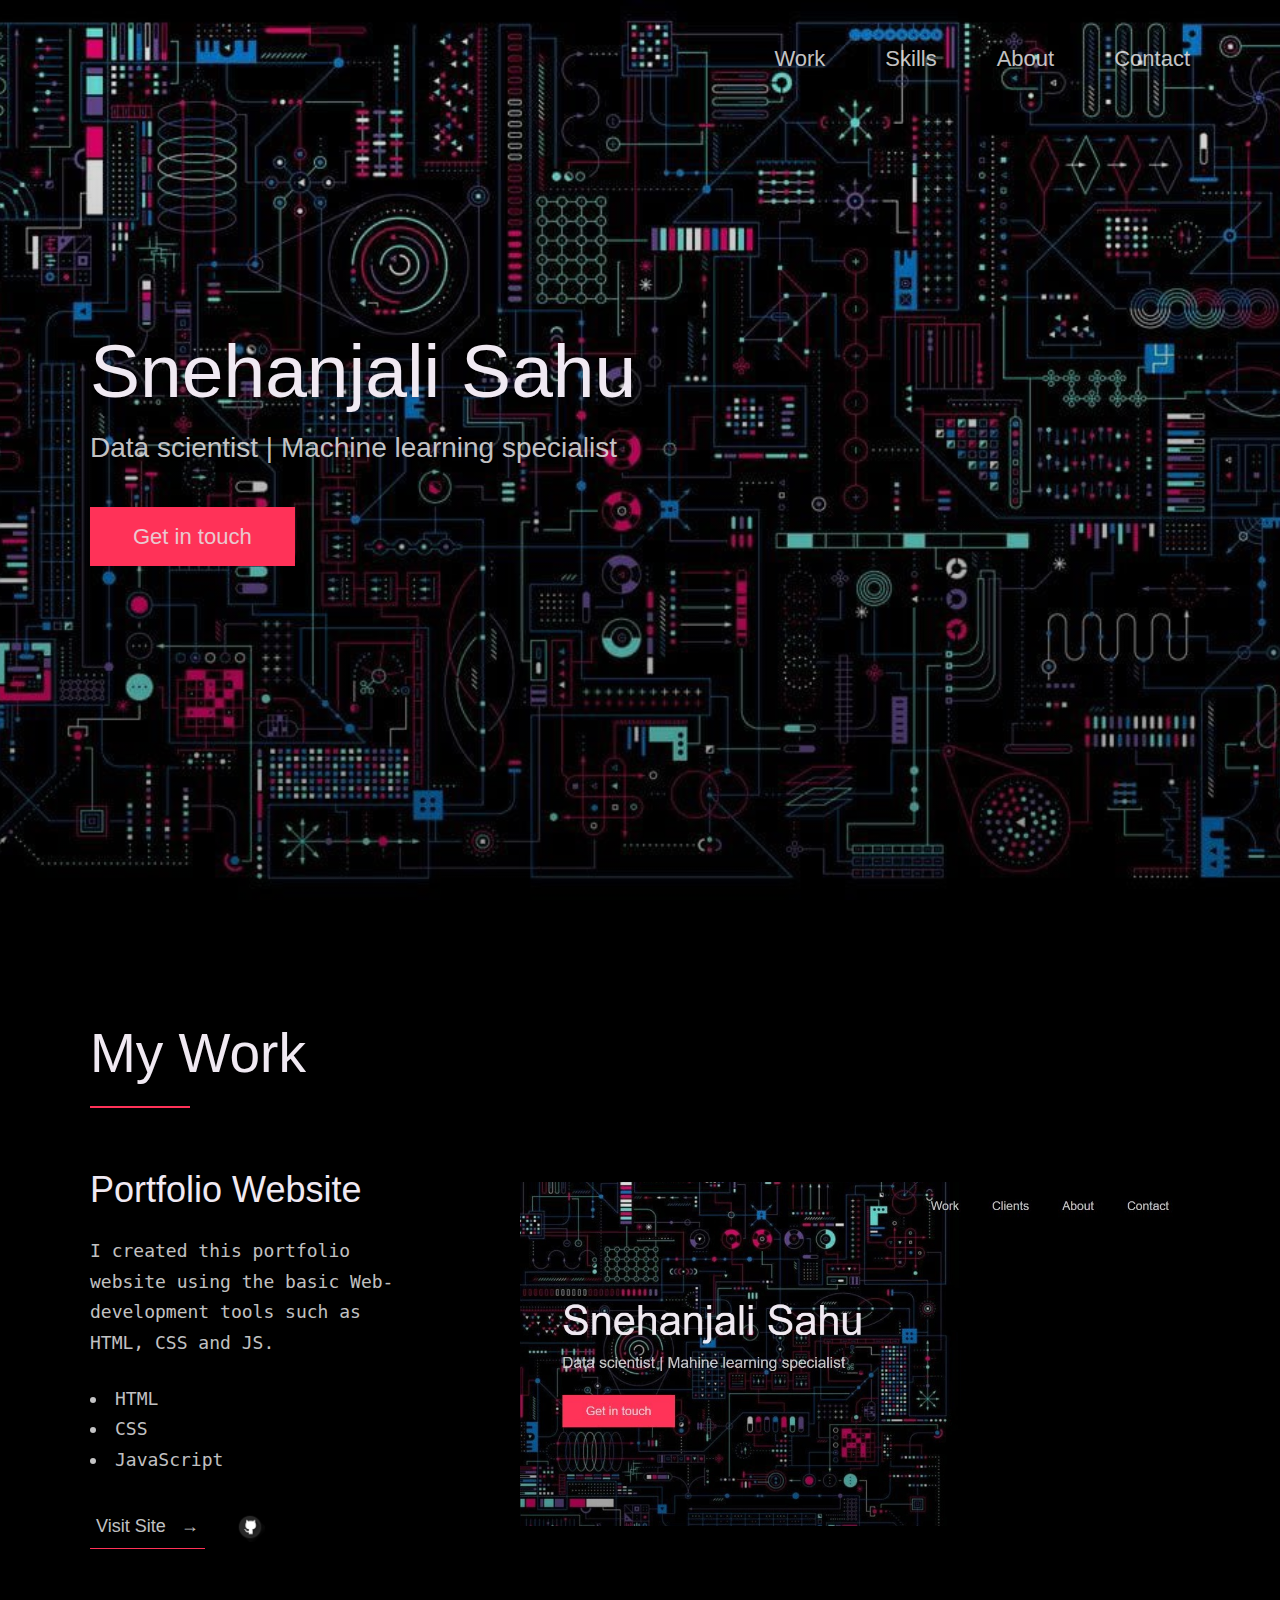
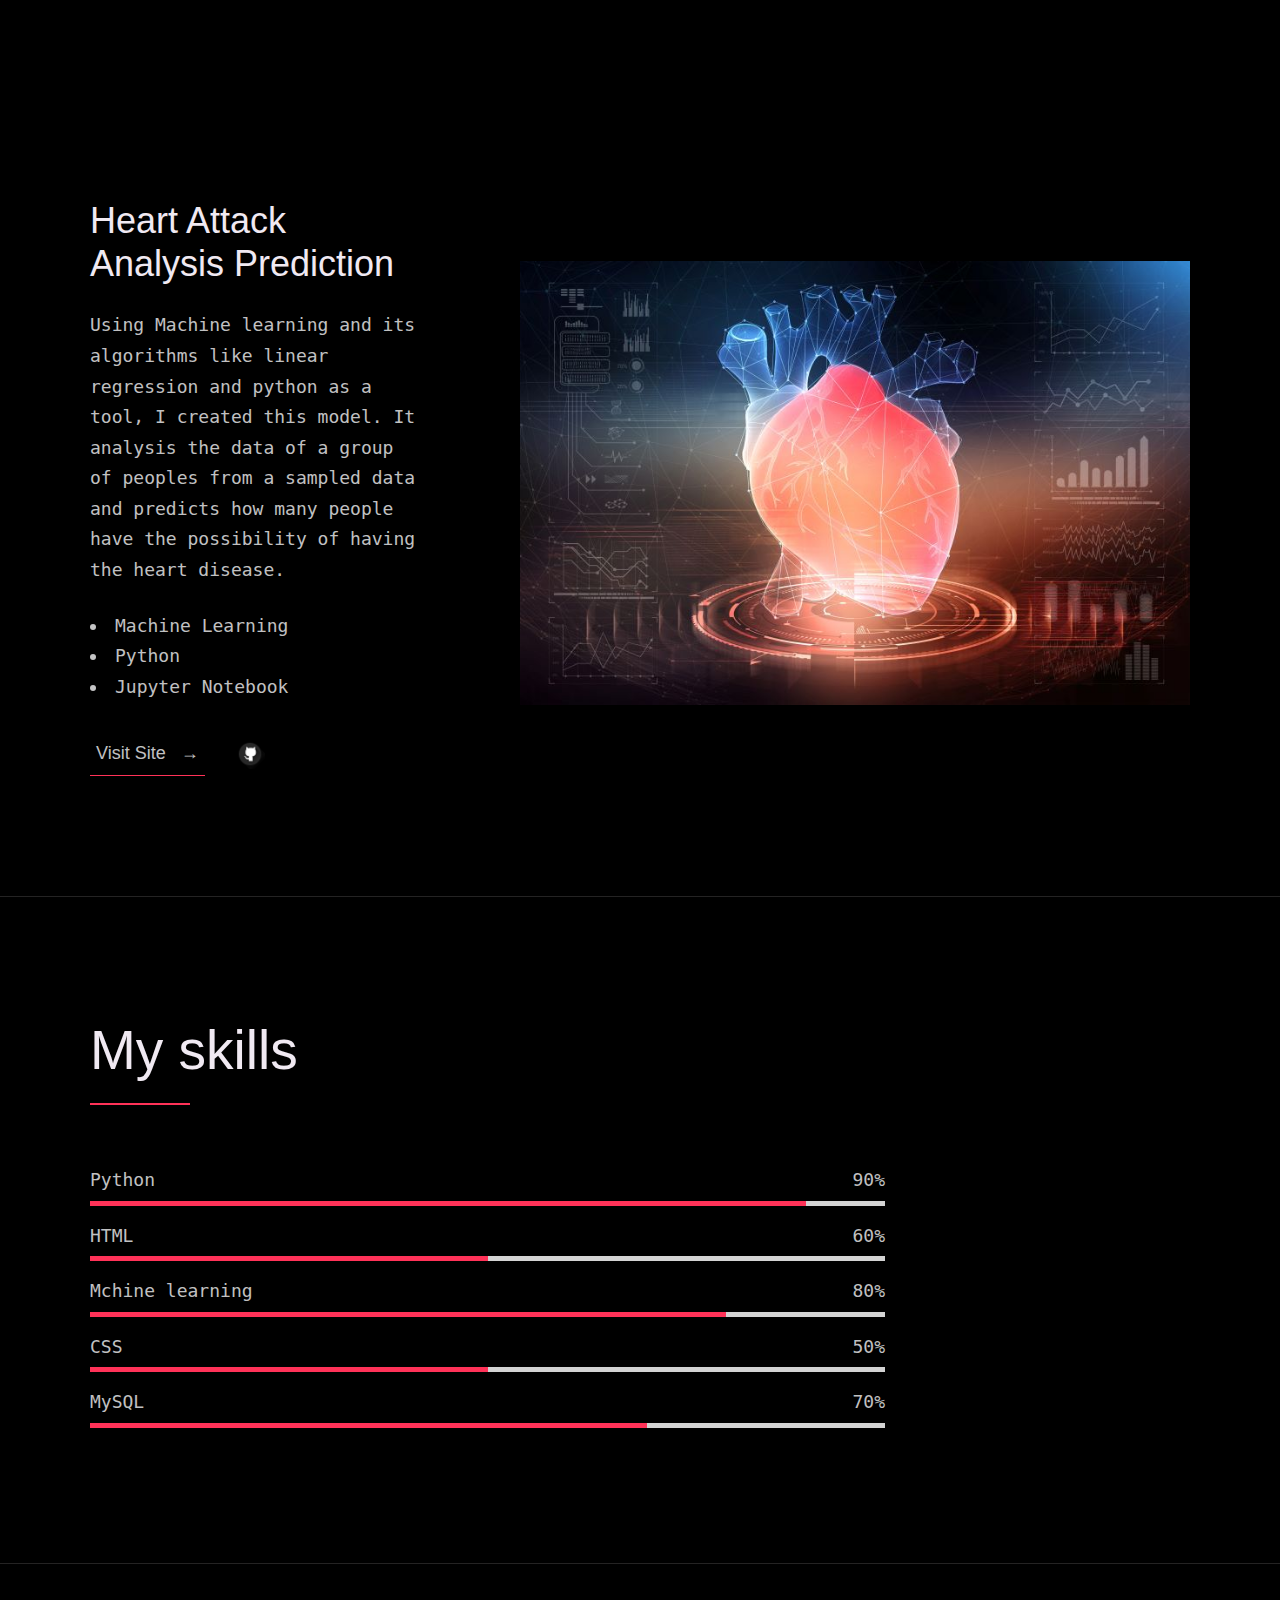
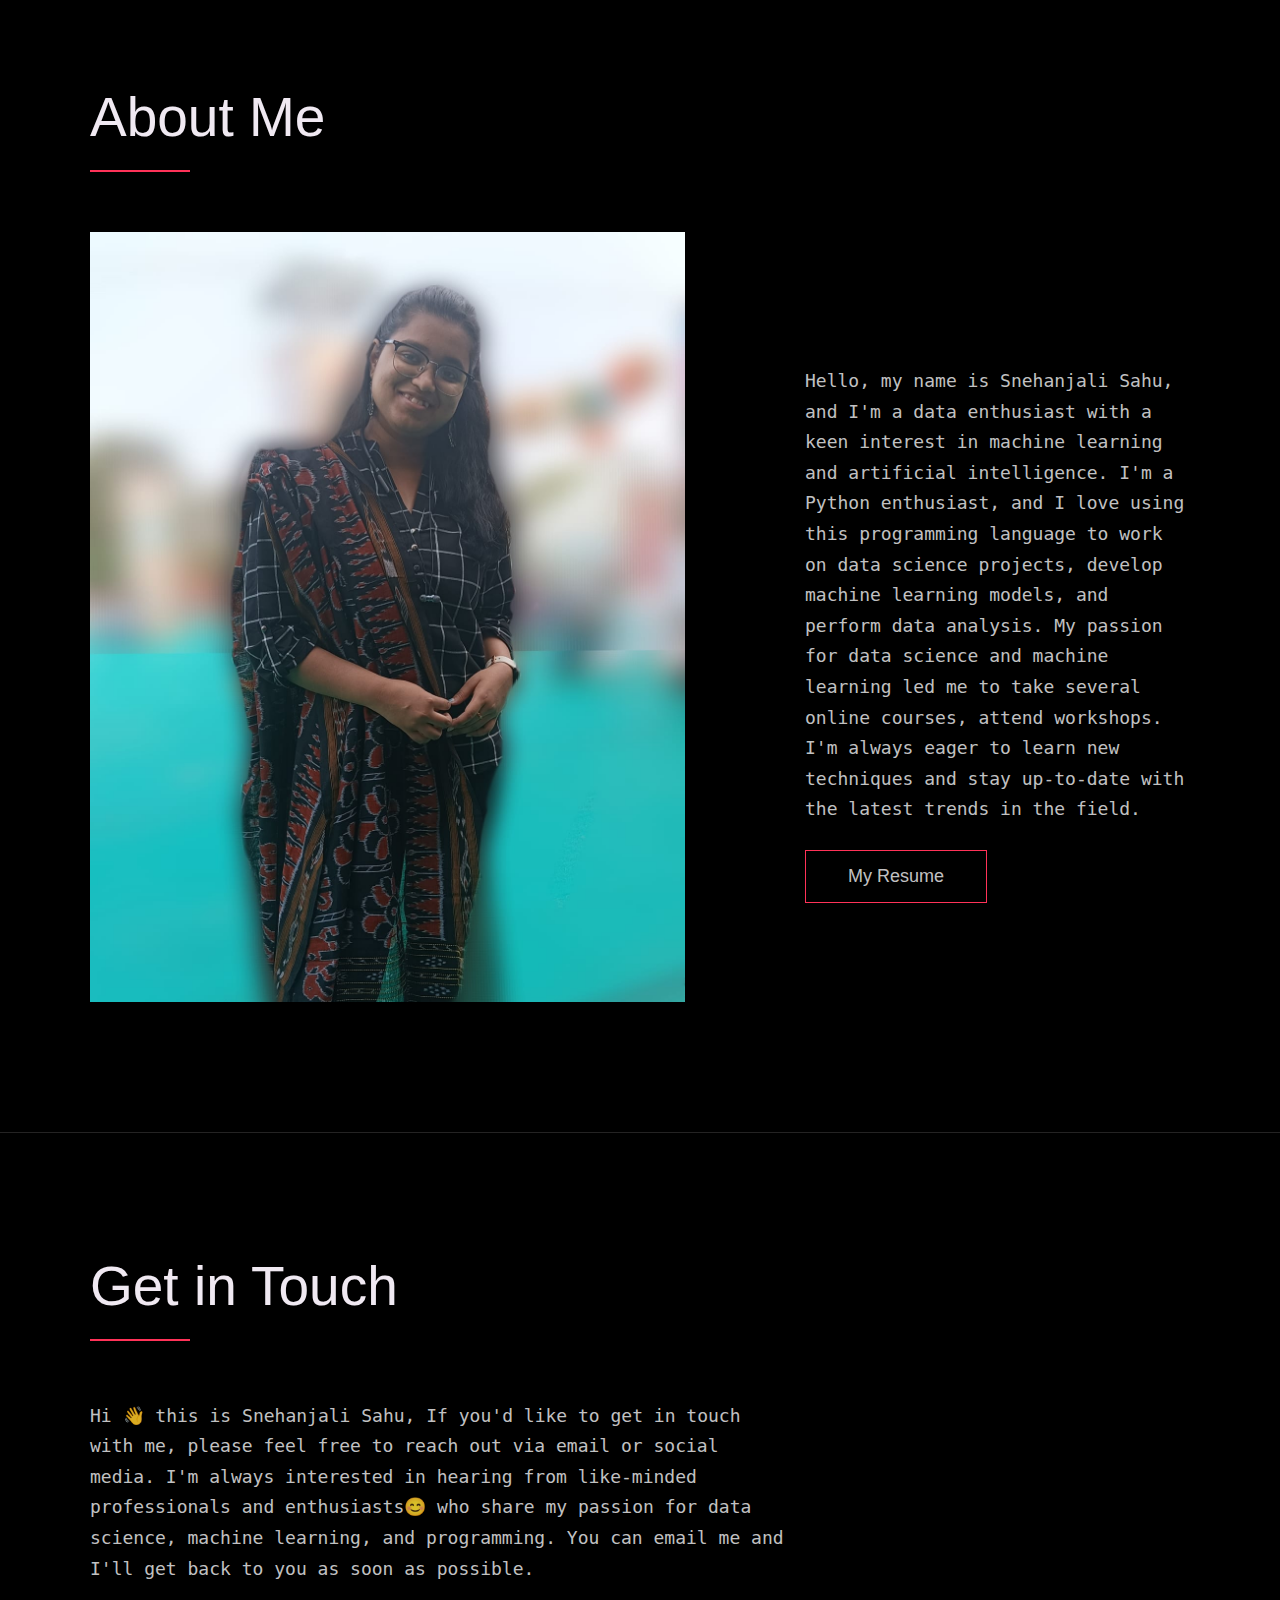
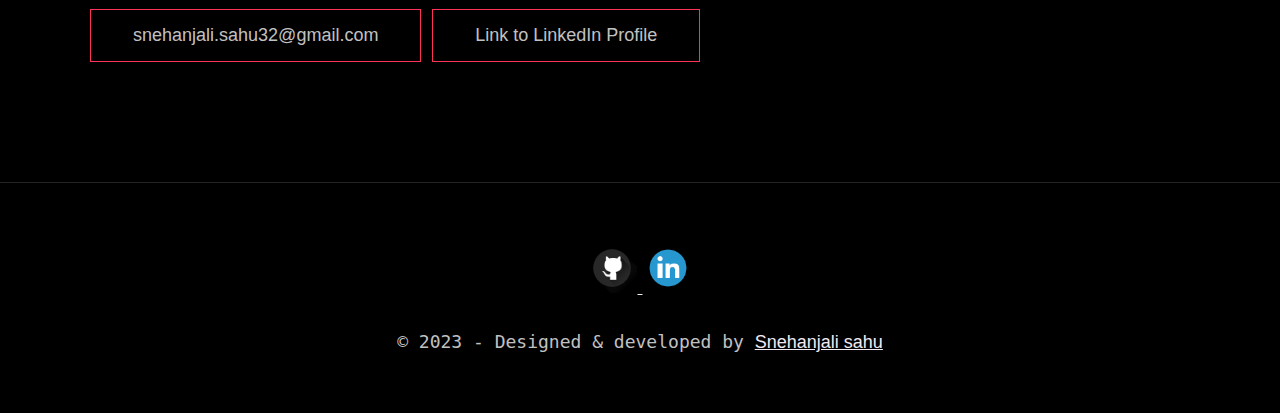
==== index.html @ 37eade98 "Add files via upload" ====
<!DOCTYPE html>
<html lang="en">

<head>
  <meta charset="UTF-8" />
  <meta name="viewport" content="width=device-width, initial-scale=1.0" />
  <link rel="shortcut icon" type="image/png" href="./images/favicon.png" />

  <title>
    Personal Portfolio website
  </title>

  <meta name="Snehanjali" content="Computer science student from GGSIPU, New Delhi">
  <meta name="name" content="Put your name, skills and some coding keywords" />
  <link rel="stylesheet" href="design.css" />
</head>

<body>

  <!-- ***** Header ***** -->

  <header class="header" role="banner" id="top">
    <div class="row">
      <nav class="nav" role="navigation">
        <ul class="nav__items">
          <li class="nav__item"><a href="#work" class="nav__link">Work</a></li>
          <li class="nav__item"><a href="#skills" class="nav__link">Skills</a></li>
          <li class="nav__item">
            <a href="#about" class="nav__link">About</a>
          </li>
          <li class="nav__item">
            <a href="#contact" class="nav__link">Contact</a>
          </li>
        </ul>
      </nav>
    </div>
    <div class="header__text-box row">
      <div class="header__text">
        <h1 class="heading-primary">
          <span>Snehanjali Sahu</span>
        </h1>
        <p>Data scientist | Machine learning specialist</p>
        <a href="#contact" class="btn btn--pink">Get in touch</a>
      </div>
    </div>
  </header>

  <main role="main">

    <!-- ***** Work ***** -->

    <section class="work" id="work">
      <div class="row">
        <h2>My Work</h2>
        <div class="work__boxes">

          <div class="work__box">
            <div class="work__text">
              <h3>Portfolio Website</h3>
              <p>
                I created this portfolio website using the basic Web-development tools such as HTML, CSS and JS.
              </p>
              <ul class="work__list">
                <li>HTML</li>
                <li>CSS</li>
                <li>JavaScript</li>
              </ul>

              <div class="work__links">
                <a href="https://github.com/SSn581?tab=repositories" target="_blank" class="link__text">
                  Visit Site <span>&rarr;</span>
                </a>
                <a href="https://github.com/SSn581?tab=repositories" title="View Source Code" target="_blank">
                  <img src="img/github.png" class="work__code" alt="GitHub">
                </a>
              </div>
            </div>
            <div class="work__image-box">
              <img src="img/p-img.jpeg" class="work__image" alt="Project 1" />
            </div>
          </div>

          <div class="work__box">
            <div class="work__text">
              <h3>Heart Attack Analysis Prediction</h3>
              <p>
               Using Machine learning and its algorithms like linear regression and python as a tool, I created this model. It analysis the data of a group of peoples from a sampled data and predicts how many people have the possibility of having the heart disease.              </p>
              <ul class="work__list">
                <li>Machine Learning</li>
                <li>Python</li>
                <li>Jupyter Notebook</li>
              </ul>

              <div class="work__links">
                <a href="#" class="link__text">
                  Visit Site <span>&rarr;</span>
                </a>
                <a href="https://github.com/SSn581/Heart-attack-anaysis-Prediction" title="View Source Code" target="_blank">
                  <img src="img/github.png" class="work__code" title="View Source Code" alt="GitHub">
                </a>
              </div>
            </div>
            <div class="work__image-box">
              <img src="img/heart1.jpg" class="work__image" alt="Project 1" />
            </div>
          </div>

        </div>
    </section>

    <!-- ***** My Skills ***** -->

   <section class="skills" id="skills">
      <div class="row">
        <div class="max-width">
            <h2 class="title">My skills</h2>
            <div class="skills-content">
                
                <div class="column center">
                    <div class="bars">
                        <div class="info">
                            <span>Python</span>
                            <span>90%</span>
                        </div>
                        <div class="line python"></div>
                    </div>
                    <div class="bars">
                        <div class="info">
                            <span>HTML</span>
                            <span>60%</span>
                        </div>
                        <div class="line html"></div>
                    </div>
                    <div class="bars">
                        <div class="info">
                            <span>Mchine learning</span>
                            <span>80%</span>
                        </div>
                        <div class="line ml"></div>
                    </div>
                    <div class="bars">
                        <div class="info">
                            <span>CSS</span>
                            <span>50%</span>
                        </div>
                        <div class="line css"></div>
                    </div>
                    <div class="bars">
                        <div class="info">
                            <span>MySQL</span>
                            <span>70%</span>
                        </div>
                        <div class="line mysql"></div>
                    </div>
                </div>
            </div>
      </div>
    </section> 

    <!-- ***** About ***** -->

    <section class="about" id="about">
      <div class="row">
        <h2>About Me</h2>
        <div class="about__content">
          <div class="about__text">
            <p>
                Hello, my name is Snehanjali Sahu, and I'm a data enthusiast with a keen interest in machine learning and artificial intelligence. I'm a Python enthusiast, and I love using this programming language to work on data science projects, develop machine learning models, and perform data analysis.
                My passion for data science and machine learning led me to take several online courses, attend workshops. I'm always eager to learn new techniques and stay up-to-date with the latest trends in the field.
            </p>
            <a href="S-resume.pdf" class="btn">My Resume</a>
          </div>

          <div class="about__photo-container">
            <img class="about__photo" src="img/profile2.jpeg" alt="" />
          </div>
        </div>
      </div>
    </section>
  </main>

  <!-- ***** Contact ***** -->

  <section class="contact" id="contact">
    <div class="row">
      <h2>Get in Touch</h2>
      <div class="contact__info">
        <p>
          Hi 👋 this is Snehanjali Sahu, If you'd like to get in touch with me, please feel free to reach out via email or social media. I'm always interested in hearing from like-minded professionals and enthusiasts😊 who share my passion for data science, machine learning, and programming.
          You can email me and I'll get back to you as soon as possible. 
        </p>
        <a href="mailto:snehanjali.sahu32@gmail.com" class="btn">snehanjali.sahu32@gmail.com</a>
        <a href="https://www.linkedin.com/in/snehanjali-sahu-bb7121223" class="btn">Link to LinkedIn Profile</a>
      </div>
    </div>
  </section>

  <!-- ***** Footer ***** -->

  <footer role="contentinfo" class="footer">
    <span class="row">
      
        <!-- <li class="footer__social-link-item"> -->
          <a href="https://github.com/SSn581" title="Link to Github Profile">
            <img src="img/github.png" style="width: 50px; height: 50px; border: none; background-color: transparent;" alt="Github">
          </a>
        <!-- </li> -->
        <!-- <li class="footer__social-link-item"> -->
          <a href="https://www.linkedin.com/in/snehanjali-sahu-bb7121223" title="Link to LinkedIn Profile">
            <img src="img/linkedin.png" style="width: 50px; height: 50px; border: none; background-color: transparent;" alt="Linkedin">
          </a>
        <!-- </li> -->
      <!-- </ul> -->
      <p>
        &copy; 2023 - Designed & developed by <a href="@" type="button">Snehanjali sahu</a>
      </p>
      
    </span>
  </footer>

  <a href="#top" class="back-to-top" title="Back to Top">
    <img src="img/arrow-up.png" alt="Back to Top" class="back-to-top__image"/>
  </a>
  <script src="./style.js"></script>
</body>

</html>
---- design.css ----
/*-------------------*/
/*------snehanjali--------*/

@font-face {
    font-family: 'Monospace';
    font-style: normal;
    font-weight: 400;
    src: url('https://fonts.googleapis.com/css2?family=Montserrat&family=Xanh+Mono:ital@1&display=swap') format('woff');
   
}

@font-face {
    font-family: 'Monospace';
    font-style: normal;
    font-weight: 400;
    src: url('https://fonts.googleapis.com/css2?family=Montserrat&family=Xanh+Mono:ital@1&display=swap') format('woff');
}

* {
    margin: 0;
    padding: 0;
    box-sizing: inherit;
}

:root {
    --font-size-small: 1.8rem;
    --font-size-normal: 2.2rem;
    --font-size-medium: 2.8rem;
    --font-size-medium-1: 3.6rem;
    --font-size-large: 5.5rem;
    --font-size-huge: 7.5rem;
    --font-stack: 'Monospace', sans-serif;

    --line-height-normal: 1.7;
    --line-height-small: 1.2;

    --black: #000;
    --pink: #ff3258;
    --white: #f0e9f2;
    --white-1: #e5e5e6da;


    --container-max-width: 1180px;
    --container-normal-width: 800px;
    --container-medium-width: 700px; 
    --container-small-width: 500px;

    --gutter-huge: 12rem;
    --gutter-medium: 6rem;
    --gutter-normal: 3rem;
    --gutter-small-1: 2.5rem;
    --gutter-small: 2rem;

    --border-light: 1px solid rgb(36, 35, 35);
}

html {
    font-size: 62.5%; /* (16/10)*100 = 62.5% => 1rem = 10px */
    box-sizing: border-box;
    scroll-behavior: smooth;
}

@media(max-width: 1000px) {
    html {
        font-size: 52%;
    }
}

body {
    font-size: var(--font-size-small);
    font-family: var(--font-stack);
    font-weight: 400;
    color: var(--white-1);
    line-height: var(--line-height-normal);
    background: var(--black);
    overflow-x: hidden;
}

.row {
    max-width: var(--container-max-width);
    margin: 0 auto;
}

@media(max-width: 1340px) {
    .row {
        max-width: 1100px;
    }
}

@media(max-width: 1240px) {
    .row {
        padding: 0 var(--gutter-medium);
    }
}

@media(max-width: 600px) {
    .row {
        padding: 0 var(--gutter-normal);
    }
}

@media(max-width: 600px) {
    .row {
        padding: 0 var(--gutter-small);
    }
}

section {
    padding: var(--gutter-huge) 0;
    border-bottom: var(--border-light);
}

img {
    object-fit: contain;
    max-width: 100%;
}

/* --------------------------------------- */
/* ----- Headlines and Paragraphs ----- */
/* --------------------------------------- */

h1,
h2,
h3 {
    font-family: 'Jost', sans-serif;
    font-weight: 400;
    line-height: var(--line-height-small);
    color: var(--white);
}

.heading-primary {
    line-height: 1;
    font-size: var(--font-size-huge);
    font-weight: 400;
}

@media(max-width: 900px) {
    .heading-primary {
        font-size: 6.5rem;
    }
}

h2 {
    font-size: var(--font-size-large);
    margin-bottom: var(--gutter-medium);
}

h2::after {
    content: '';
    display: block;
    height: 2px;
    width: 10rem;
    background: var(--pink);
    margin: var(--gutter-small) 0;
}

h3 {
    font-size: var(--font-size-medium-1);
    margin-bottom: var(--gutter-small);
}

@media(max-width: 500px) {
    .heading-primary {
        font-size: var(--font-size-large);
    }

    h2 {
        font-size: var(--font-size-medium-1);
    }

    h3 {
        font-size: var(--font-size-medium);
    }
}

p {
    margin: var(--gutter-small-1) 0;
}

@media(max-width: 900px) {
    p { 
        max-width: var(--container-small-width);
    }
}

/* --------------------------------------- */
/* ----- Buttons and Links ----- */
/* --------------------------------------- */

a {
    color: var(--white);
    font-weight: 400;
    font-family: 'Jost', sans-serif;
    transition: all .2s;
    outline: 2px solid transparent;
}

::-moz-focus-inner {
    border: 0;
}

button:focus,
a:focus {
    outline: 2px solid var(--pink);
}

body:not(.user-is-tabbing) button:focus,
body:not(.user-is-tabbing) a:focus {
    outline: none;
}

.link:hover {
    color: var(--pink);
}

.btn {
    position: relative;
    display: inline-block;
    padding: 1rem 4.2rem;
    text-decoration: none;
    color: inherit;
    border: 1px solid  var(--pink);
    font-weight: 400;
}

.btn:focus {
    outline: none;
}

.btn::after {
    content: '';
    display: block;
    position: absolute;
    top: 0;
    left: 0;
    right: 100%;
    background: var(--white);
    height: 100%;
    z-index: -1;
    transition: all 0.2s cubic-bezier(1, 0.68, 0.16, 0.9);
}

.btn:hover::after,
.btn:focus::after {
    right: 0;
    background: var(--pink);
}

.btn--pink {
    background: var(--pink);
    transition: all 0.2s;
}

.btn--pink::after {
    display: none;
}

.btn--pink:hover,
.btn--pink:focus {
    background: transparent;
}

.link__text {
    position: relative;
    display: inline-block;
    padding: .6rem;
    color: inherit;
    text-decoration: none;
    border-bottom: 1px solid var(--pink);
}

.link__text::after {
    content: '';
    display: block;
    position: absolute;
    top: 0;
    left: 0;
    right: 100%;
    background: var(--white);
    height: 100%;
    z-index: -1;
    transition: all 0.2s cubic-bezier(1, 0.68, 0.16, 0.9);
}

.link__text:focus {
    outline: none;
}

.link__text:hover::after,
.link__text:focus:after {
    right: 0;
    background: var(--pink);
}

.link__text span {
    padding-left: 1rem;
    font-family: sans-serif;
}

/* ----- Back to Top ----- */

.back-to-top {
    position: fixed;
    bottom: 4rem;
    right: 4rem;
    display: flex;
    justify-content: center;
    align-items: center;
    height: 5.5rem;
    width: 5.5rem;
    background-color: var(--pink);
    border-radius: 50%;
    z-index: 10;
    visibility: hidden;
    transition: all .4s;
}

.back-to-top__image {
    height: 70%;
}

@media(max-width: 900px) {
    .back-to-top {
        right: 2rem;
    }
}

@media(max-width: 500px) {
    .back-to-top {
        right: 1rem;
    }
}

/* --------------------------------------- */
/* ----- Navigation ----- */
/* --------------------------------------- */

.nav {
    display: flex;
    justify-content: flex-end;
    padding: var(--gutter-normal) 0;
}

.nav__items {
    display: flex;
    list-style: none;
}

.nav__item:not(:last-child) {
    margin-right: var(--gutter-medium);
}

@media(max-width: 500px) {
    .nav {
        justify-content: center;
    }
}

@media(max-width: 400px) {
    .nav__item:not(:last-child) {
        margin-right: var(--gutter-normal);
    }
}

@media(max-width: 300px) {
    .nav {
        font-size: var(--font-size-small);
    }
}

.nav__link {
    position: relative;
    display: inline-block;
    padding: 1rem 0;
    text-decoration: none;
    color: inherit;
    transition: all .2s;
}

.nav__link::after {
    content: '';
    position: absolute;
    bottom: 0;
    left: 0;
    right: 100%;
    display: inline-block;
    height: 1rem;
    background: var(--white);
    transition: all 0.25s cubic-bezier(1, 0.68, 0.16, 0.9);
}

.nav__link:hover {
    color: var(--pink);
}

.nav__link:hover::after {
    right: 0;
    height: 2px;
    background: var(--pink);
}

/* --------------------------------------- */
/* ----- Header ----- */
/* --------------------------------------- */

.header {
    background: linear-gradient(rgba(0,0,0, .1), rgba(0,0,0, .4)), 
        url('./img/cover.png');
    height: 100vh;
    background-size: cover;
    background-position: center;
    background-attachment: fixed;
    font-size: var(--font-size-normal);
}

.header__text {
    position: absolute;
    top: 50%;
    transform: translateY(-50%);
}

.header__text p {
    margin: 1.5rem 0 3.5rem;
    max-width: var(--container-medium-width);
    font-family: 'Jost', sans-serif;
    font-size: var(--font-size-medium);
}

@media(max-width: 500px) {
    .header {
        text-align: center;
    }

    .header__text p {
        transform: scale(.8);
    }
}

/* --------------------------------------- */
/* ----- Work ----- */
/* --------------------------------------- */

.work__box {
    display: flex;
    align-items: center;
}

@media(max-width: 900px) {
    .work__box {
        align-items: initial;
        flex-direction: column-reverse;
    }
}

.work__box:not(:last-child) {
    margin-bottom: 25rem;
}

@media(max-width: 500px) {
    .work__box:not(:last-child) {
        margin-bottom: 20rem;
    }
}

.work__links {
    display: flex;
    align-items: center;
}

.work__text {
    flex: 0 0 30%;
}

.work__list {
    /* list-style-type: square; */
    list-style-position: inside;
    margin-bottom: var(--gutter-normal);
}

.work__code {
    display: block;
    height: 3rem;
    margin-left: var(--gutter-normal);
    transition: all .3s;
}

.work__code:hover {
    transform: scale(1.2);
}

.work__image-box {
    margin-bottom: var(--gutter-normal);
}

@media(min-width: 901px) {
    .work__image-box {
        flex: 1;
        margin: 0 0 0 10rem;
    }
}

@media(max-width: 900px) {
    .work__code {
        height: 4rem;
    }
}

/* --------------------------------------- */
/* ----- My Skills ----- */
/* --------------------------------------- */


.skills .skills-content .column{
    width: calc(75% - 30px);
}
.skills .skills-content .center .bars{
    margin-bottom: 15px;
}
.skills .skills-content .center .info{
    display: flex;
    margin-bottom: 5px;
    align-items: center;
    justify-content: space-between;
}
.skills .skills-content .center span{
    font-weight: 500;
    font-size: 18px;
}
.skills .skills-content .center .line{
    height: 5px;
    width: 100%;
    background: lightgrey;
    position: relative;
}
.skills .skills-content .center .line::before{
    content: "";
    position: absolute;
    height: 100%;
    left: 0;
    top: 0;
    background:  #ff3258;
}
.skills-content .center .python::before{
    width: 90%;
}
.skills-content .center .html::before{
    width: 50%;
}
.skills-content .center .ml::before{
    width: 80%;
}
.skills-content .center .css::before{
    width: 50%;
}
.skills-content .center .mysql::before{
    width: 70%;
}

/* --------------------------------------- */
/* ----- About ----- */
/* --------------------------------------- */

.about__content {
    display: flex;
    flex-direction: row-reverse;
    align-items: center;
}

@media(max-width: 900px) {
    .about__content {
        flex-direction: column-reverse;
        align-items: initial;
    }
}

.about__photo-container {
    margin-bottom: var(--gutter-normal);
}

@media(min-width: 300px) {
    .about__text {
        flex: 0 0 35%;
    }
    
    .about__photo-container {
        flex: 1;
        margin: 0 var(--gutter-huge) 0 0;
    }
}

/* --------------------------------------- */
/* ----- Contact ----- */
/* --------------------------------------- */

.contact__info {
    max-width: var(--container-medium-width);
}

/* --------------------------------------- */
/* ----- Footer ----- */
/* --------------------------------------- */

.footer {
    text-align: center;
    padding: var(--gutter-medium) 0 var(--gutter-normal);
}

.footer__social-links {
    display: flex;
    justify-content: center;
    padding: var(--gutter-normal) 0;
    list-style: none;
}

.footer__social-link-item:not(:last-of-type) {
    margin-right: var(--gutter-small);
}

.footer__social-image {
    height: 4rem;
}

.footer__github-buttons {
    display: flex;
    justify-content: center;
}

.footer__github-buttons iframe {
    height: 2.5rem;
    width: 84px;
    transform: translateY(3px);
}

@media(max-width: 500px) {
    .footer {
        padding: var(--gutter-medium) 0;
    } 
}
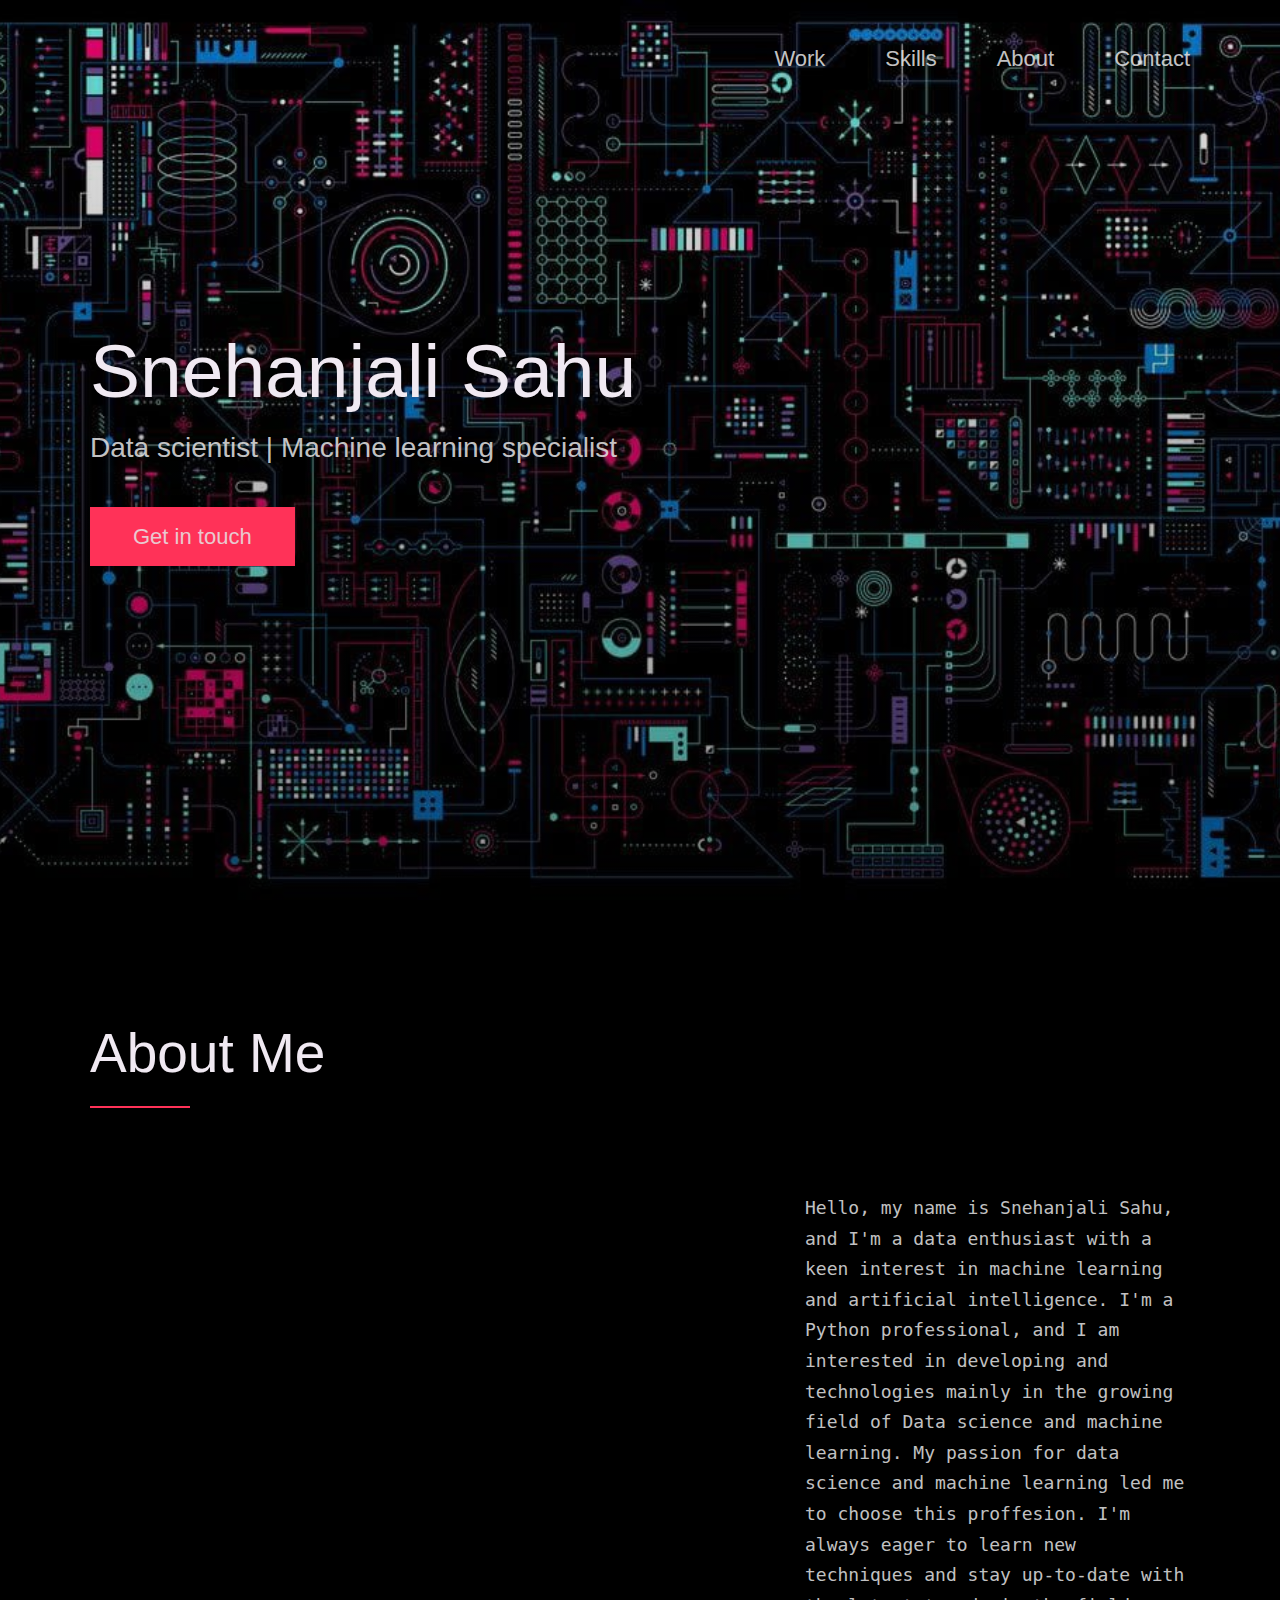
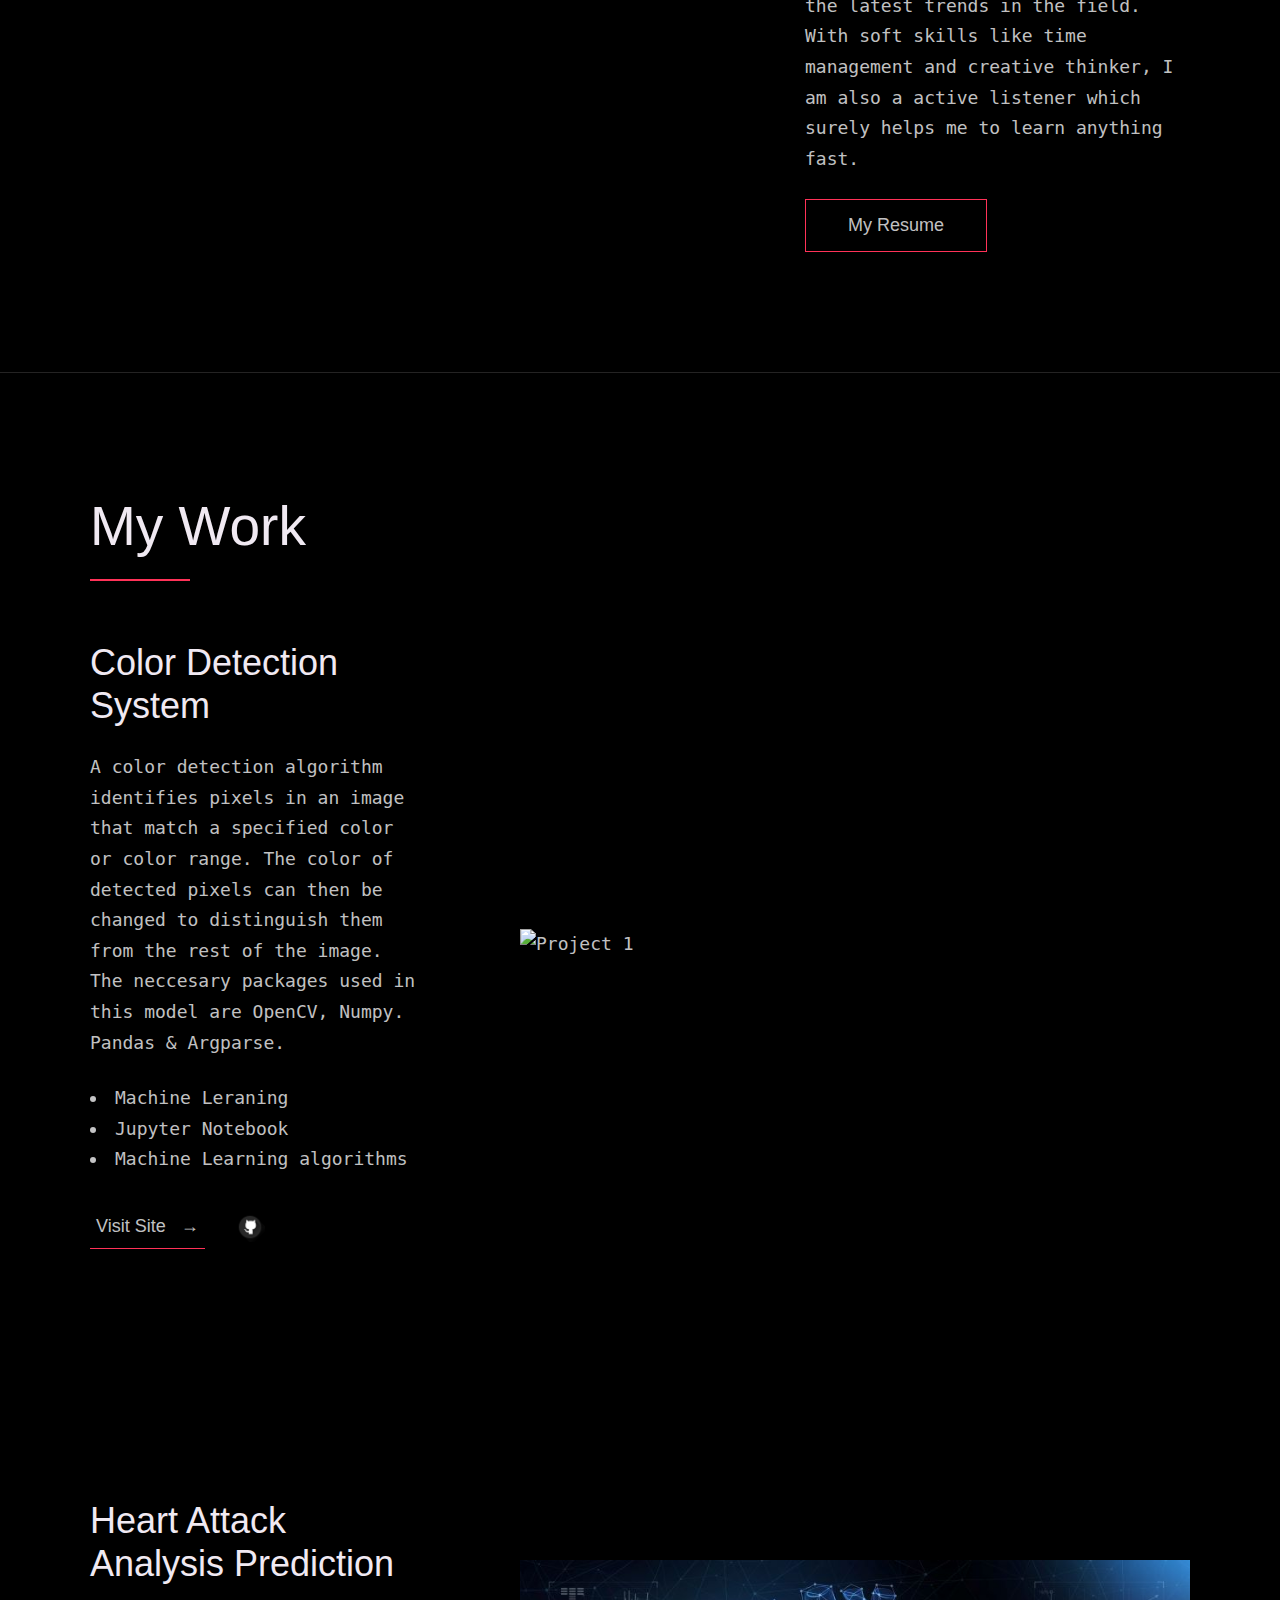
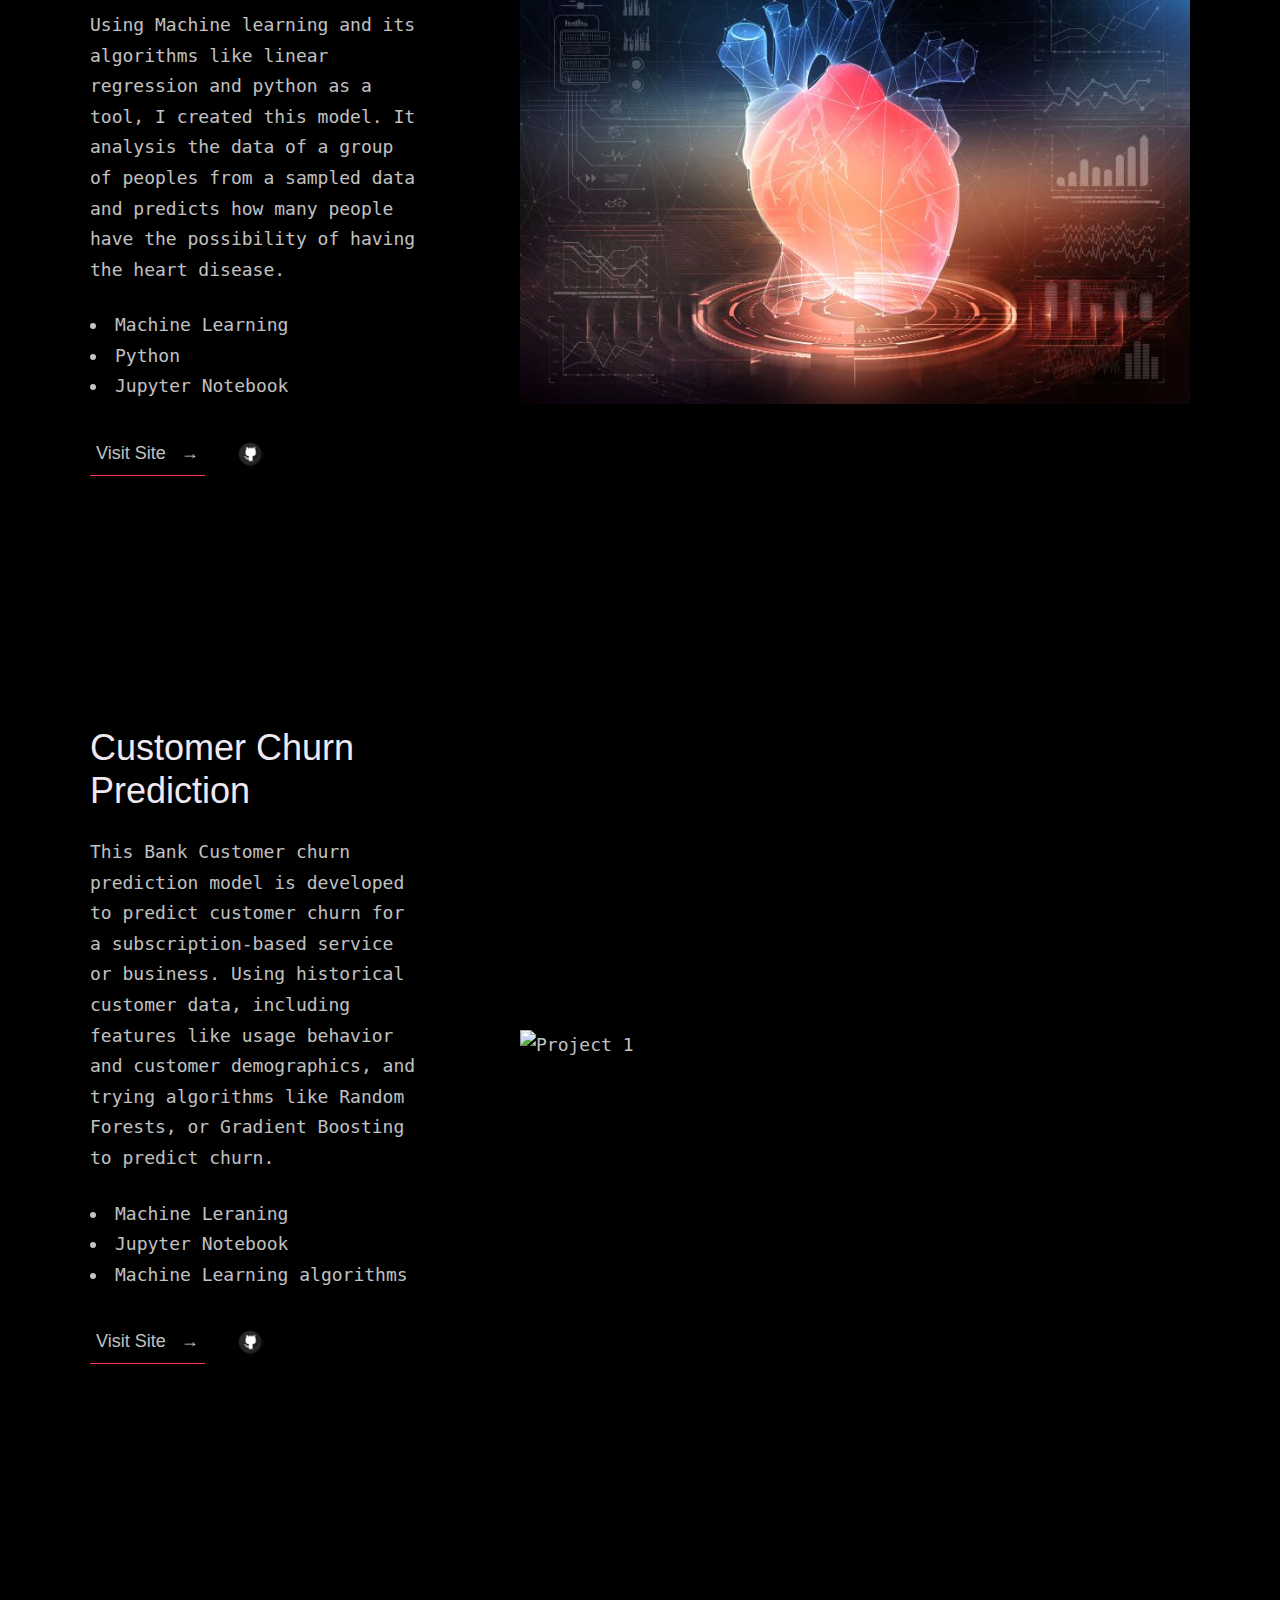
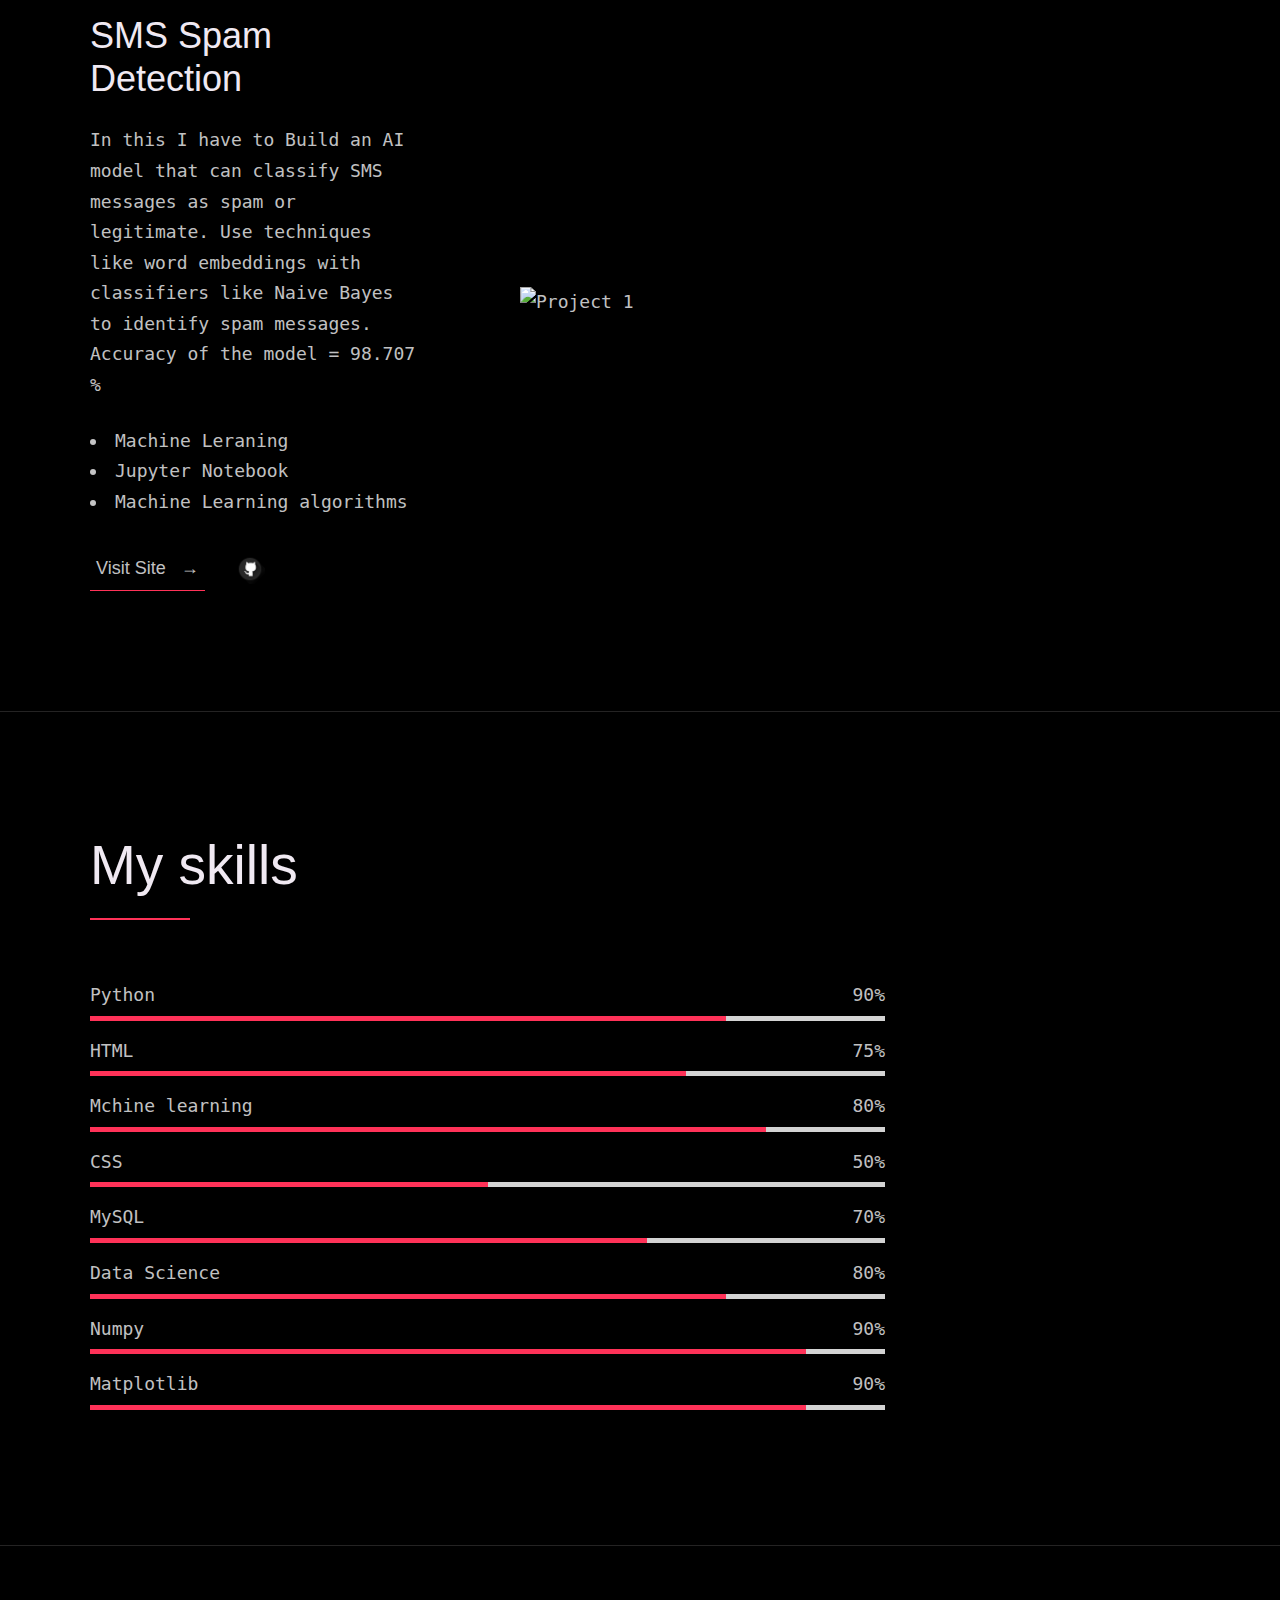
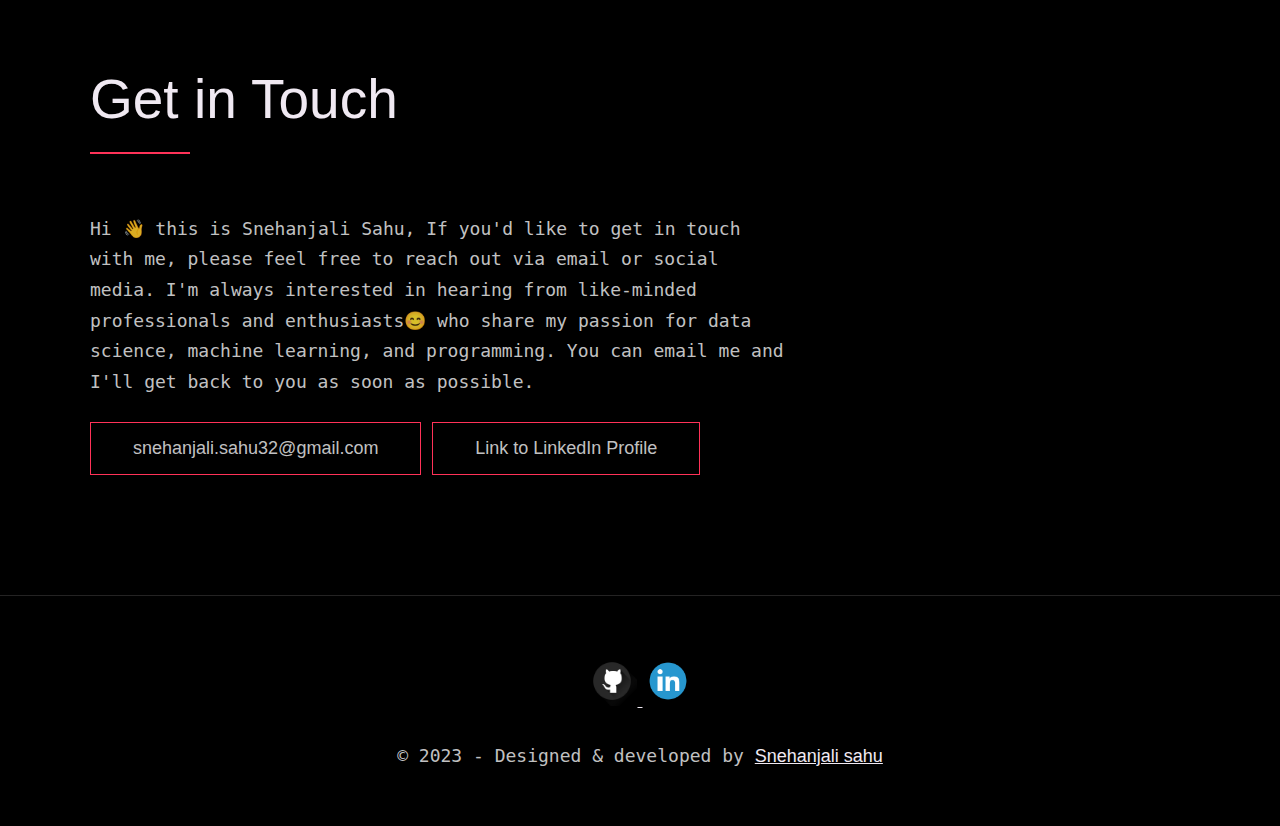
==== commit 7eee6f1e: "Add files via upload" ====
--- a/index.html
+++ b/index.html
@@ -47,6 +47,28 @@
 
   <main role="main">
 
+    <!-- ***** About ***** -->
+
+    <section class="about" id="about">
+      <div class="row">
+        <h2>About Me</h2>
+        <div class="about__content">
+          <div class="about__text">
+            <p>
+                Hello, my name is Snehanjali Sahu, and I'm a data enthusiast with a keen interest in machine learning and artificial intelligence. I'm a Python professional, and I am interested in developing and technologies mainly in the growing field of Data science and machine learning.
+                My passion for data science and machine learning led me to choose this proffesion. I'm always eager to learn new techniques and stay up-to-date with the latest trends in the field. With soft skills like time management and creative thinker, I am also a active listener which surely helps me to learn anything fast.
+            </p>
+            <a href="S-resume.pdf" class="btn">My Resume</a>
+          </div>
+
+          <div class="about__photo-container">
+            <img class="about__photo" src="img/profile3.jpeg" alt="" />
+          </div>
+        </div>
+      </div>
+    </section>
+  </main>
+
     <!-- ***** Work ***** -->
 
     <section class="work" id="work">
@@ -56,27 +78,27 @@
 
           <div class="work__box">
             <div class="work__text">
-              <h3>Portfolio Website</h3>
+              <h3>Color Detection System</h3>
               <p>
-                I created this portfolio website using the basic Web-development tools such as HTML, CSS and JS.
+                A color detection algorithm identifies pixels in an image that match a specified color or color range. The color of detected pixels can then be changed to distinguish them from the rest of the image. The neccesary packages used in this model are OpenCV, Numpy. Pandas & Argparse.
               </p>
               <ul class="work__list">
-                <li>HTML</li>
-                <li>CSS</li>
-                <li>JavaScript</li>
+                <li>Machine Leraning</li>
+                <li>Jupyter Notebook</li>
+                <li>Machine Learning algorithms</li>
               </ul>
 
               <div class="work__links">
-                <a href="https://github.com/SSn581?tab=repositories" target="_blank" class="link__text">
+                <a href="https://github.com/SSn581/Color_detection_system" target="_blank" class="link__text">
                   Visit Site <span>&rarr;</span>
                 </a>
-                <a href="https://github.com/SSn581?tab=repositories" title="View Source Code" target="_blank">
+                <a href="https://github.com/SSn581/Color_detection_system" title="View Source Code" target="_blank">
                   <img src="img/github.png" class="work__code" alt="GitHub">
                 </a>
               </div>
             </div>
             <div class="work__image-box">
-              <img src="img/p-img.jpeg" class="work__image" alt="Project 1" />
+              <img src="img/colorD.jpg" class="work__image" alt="Project 1" />
             </div>
           </div>
 
@@ -92,7 +114,7 @@
               </ul>
 
               <div class="work__links">
-                <a href="#" class="link__text">
+                <a href="https://github.com/SSn581/Heart-attack-anaysis-Prediction" target="_blank" class="link__text">
                   Visit Site <span>&rarr;</span>
                 </a>
                 <a href="https://github.com/SSn581/Heart-attack-anaysis-Prediction" title="View Source Code" target="_blank">
@@ -104,6 +126,59 @@
               <img src="img/heart1.jpg" class="work__image" alt="Project 1" />
             </div>
           </div>
+
+          <div class="work__box">
+            <div class="work__text">
+              <h3>Customer Churn Prediction</h3>
+              <p>
+                This Bank Customer churn prediction model is developed to predict customer churn for a subscription-based service or business. Using historical customer data, including features like usage behavior and customer demographics, and trying algorithms like Random Forests, or Gradient Boosting to predict churn.
+              </p>
+              <ul class="work__list">
+                <li>Machine Leraning</li>
+                <li>Jupyter Notebook</li>
+                <li>Machine Learning algorithms</li>
+              </ul>
+
+              <div class="work__links">
+                <a href="https://github.com/SSn581/Bank_customer_churn" target="_blank" class="link__text">
+                  Visit Site <span>&rarr;</span>
+                </a>
+                <a href="https://github.com/SSn581/Bank_customer_churn" title="View Source Code" target="_blank">
+                  <img src="img/github.png" class="work__code" alt="GitHub">
+                </a>
+              </div>
+            </div>
+            <div class="work__image-box">
+              <img src="img/churn.png" class="work__image" alt="Project 1" />
+            </div>
+          </div>
+
+          <div class="work__box">
+            <div class="work__text">
+              <h3>SMS Spam Detection</h3>
+              <p>
+                In this I have to Build an AI model that can classify SMS messages as spam or legitimate. Use techniques like word embeddings with classifiers like Naive Bayes to identify spam messages. Accuracy of the model = 98.707 %
+              </p>
+              <ul class="work__list">
+                <li>Machine Leraning</li>
+                <li>Jupyter Notebook</li>
+                <li>Machine Learning algorithms</li>
+              </ul>
+
+              <div class="work__links">
+                <a href="https://github.com/SSn581/SMS_Spam_Detection#sms_spam_detection" target="_blank" class="link__text">
+                  Visit Site <span>&rarr;</span>
+                </a>
+                <a href="https://github.com/SSn581/SMS_Spam_Detection#sms_spam_detection" title="View Source Code" target="_blank">
+                  <img src="img/github.png" class="work__code" alt="GitHub">
+                </a>
+              </div>
+            </div>
+            <div class="work__image-box">
+              <img src="img/spam.png" class="work__image" alt="Project 1" />
+            </div>
+          </div>
+
 
         </div>
     </section>
@@ -127,7 +202,7 @@
                     <div class="bars">
                         <div class="info">
                             <span>HTML</span>
-                            <span>60%</span>
+                            <span>75%</span>
                         </div>
                         <div class="line html"></div>
                     </div>
@@ -152,33 +227,33 @@
                         </div>
                         <div class="line mysql"></div>
                     </div>
+                    <div class="bars">
+                      <div class="info">
+                          <span>Data Science</span>
+                          <span>80%</span>
+                      </div>
+                      <div class="line data_sci"></div>
+                  </div>
+                  <div class="bars">
+                    <div class="info">
+                        <span>Numpy</span>
+                        <span>90%</span>
+                    </div>
+                    <div class="line numpy"></div>
+                </div>
+                <div class="bars">
+                  <div class="info">
+                      <span>Matplotlib</span>
+                      <span>90%</span>
+                  </div>
+                  <div class="line matplotlib"></div>
+              </div>
                 </div>
             </div>
       </div>
     </section> 
 
-    <!-- ***** About ***** -->
-
-    <section class="about" id="about">
-      <div class="row">
-        <h2>About Me</h2>
-        <div class="about__content">
-          <div class="about__text">
-            <p>
-                Hello, my name is Snehanjali Sahu, and I'm a data enthusiast with a keen interest in machine learning and artificial intelligence. I'm a Python enthusiast, and I love using this programming language to work on data science projects, develop machine learning models, and perform data analysis.
-                My passion for data science and machine learning led me to take several online courses, attend workshops. I'm always eager to learn new techniques and stay up-to-date with the latest trends in the field.
-            </p>
-            <a href="S-resume.pdf" class="btn">My Resume</a>
-          </div>
-
-          <div class="about__photo-container">
-            <img class="about__photo" src="img/profile2.jpeg" alt="" />
-          </div>
-        </div>
-      </div>
-    </section>
-  </main>
-
+    
   <!-- ***** Contact ***** -->
 
   <section class="contact" id="contact">
--- a/design.css
+++ b/design.css
@@ -541,19 +541,28 @@
     background:  #ff3258;
 }
 .skills-content .center .python::before{
-    width: 90%;
+    width: 80%;
 }
 .skills-content .center .html::before{
-    width: 50%;
+    width: 75%;
 }
 .skills-content .center .ml::before{
-    width: 80%;
+    width: 85%;
 }
 .skills-content .center .css::before{
     width: 50%;
 }
 .skills-content .center .mysql::before{
     width: 70%;
+}
+.skills-content .center .data_sci::before{
+    width: 80%;
+}
+.skills-content .center .numpy::before{
+    width: 90%;
+}
+.skills-content .center .matplotlib::before{
+    width: 90%;
 }
 
 /* --------------------------------------- */
@@ -577,7 +586,7 @@
     margin-bottom: var(--gutter-normal);
 }
 
-@media(min-width: 300px) {
+@media(min-width: 200px) {
     .about__text {
         flex: 0 0 35%;
     }
@@ -586,6 +595,13 @@
         flex: 1;
         margin: 0 var(--gutter-huge) 0 0;
     }
+    
+    .about__photo-container img {
+        max-width: 60%; /* Ensures the image does not exceed the width of its container */
+        max-height: 90%; /* Ensures the image does not exceed the height of its container */
+        object-fit: contain;
+    }
+    
 }
 
 /* --------------------------------------- */
